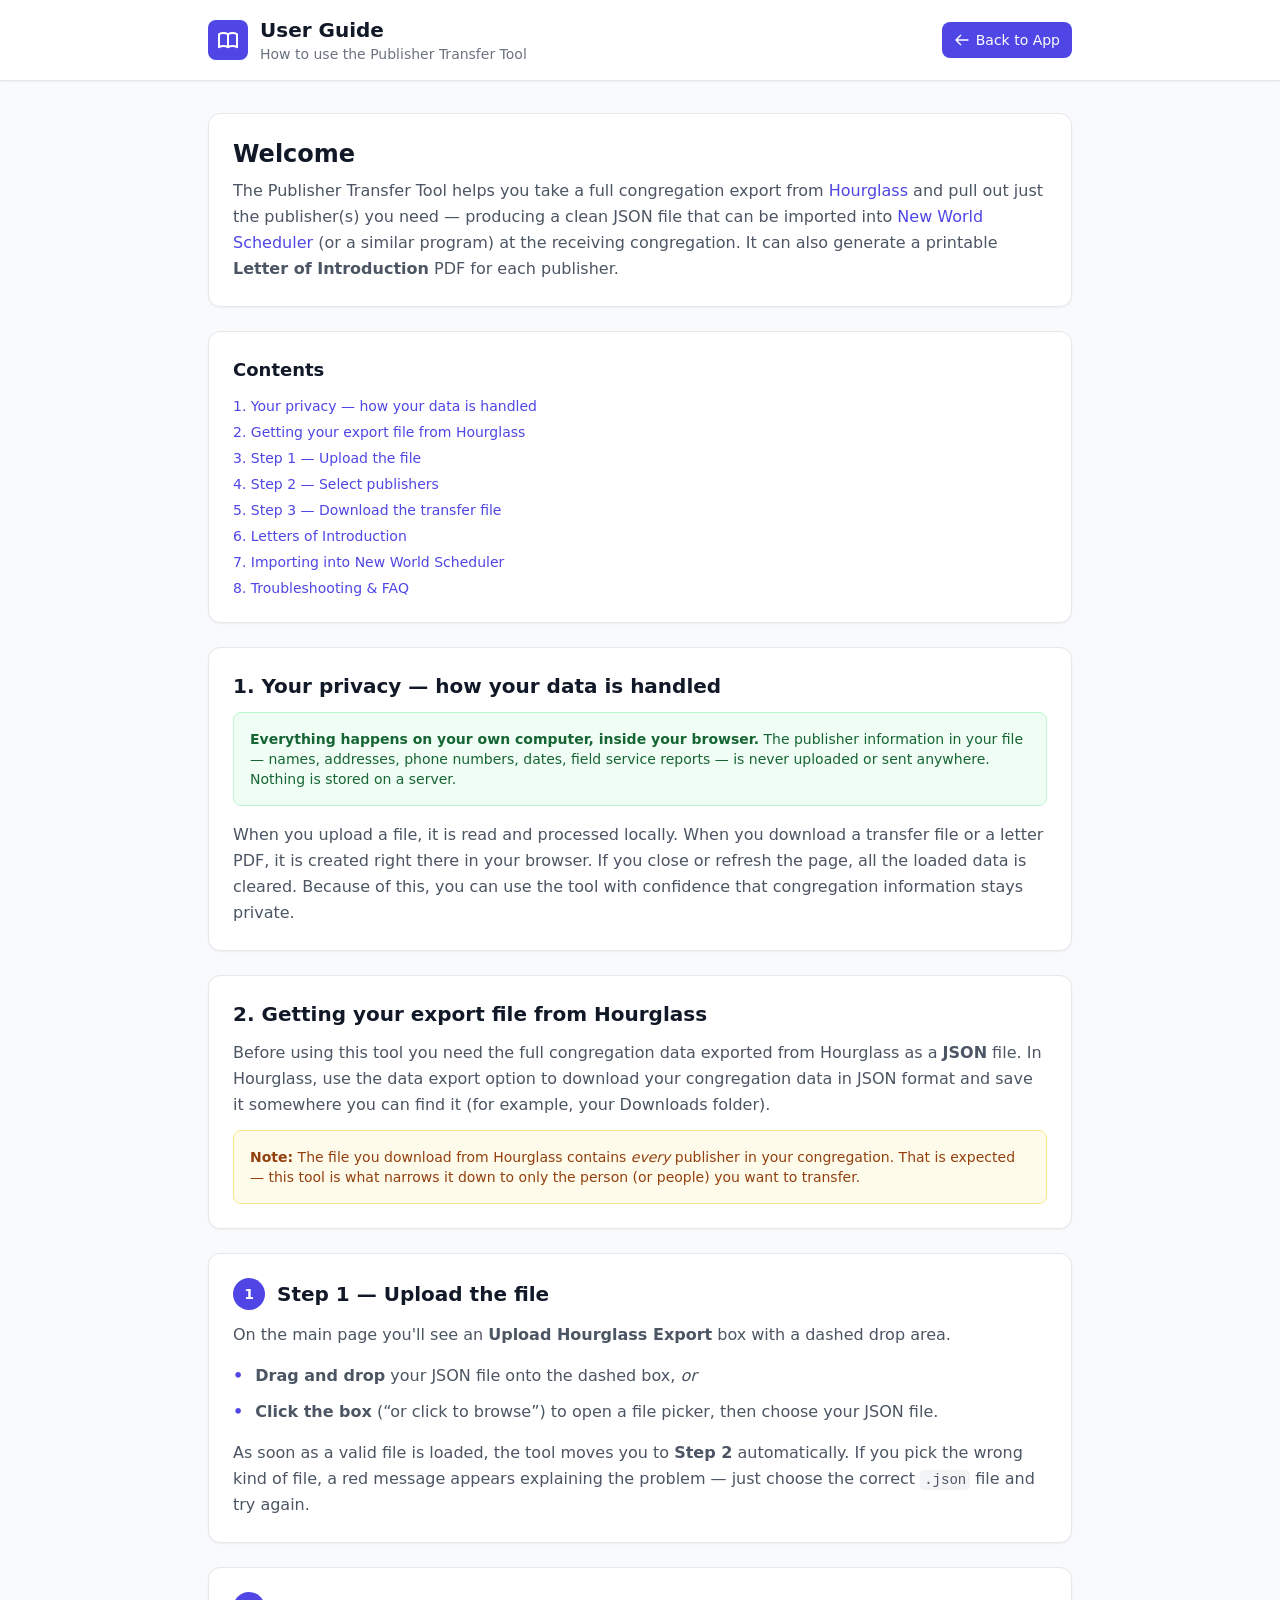
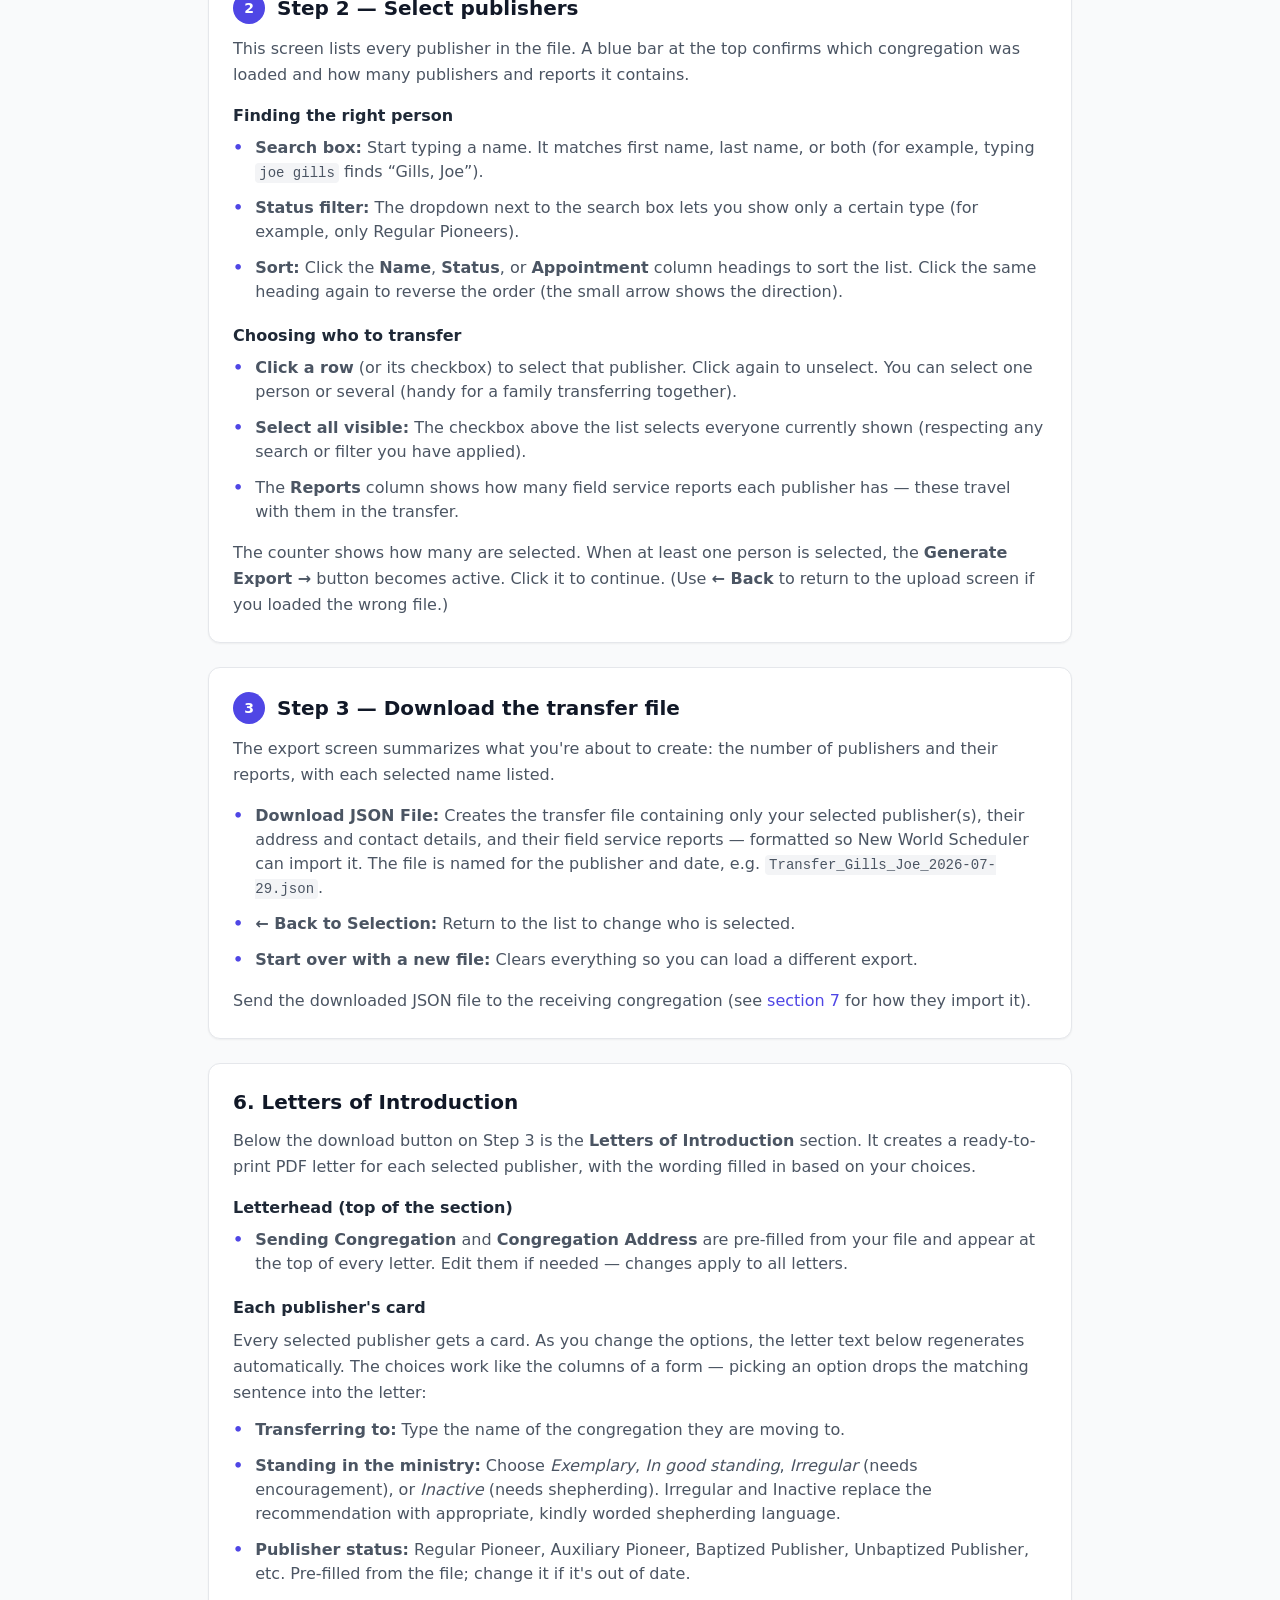
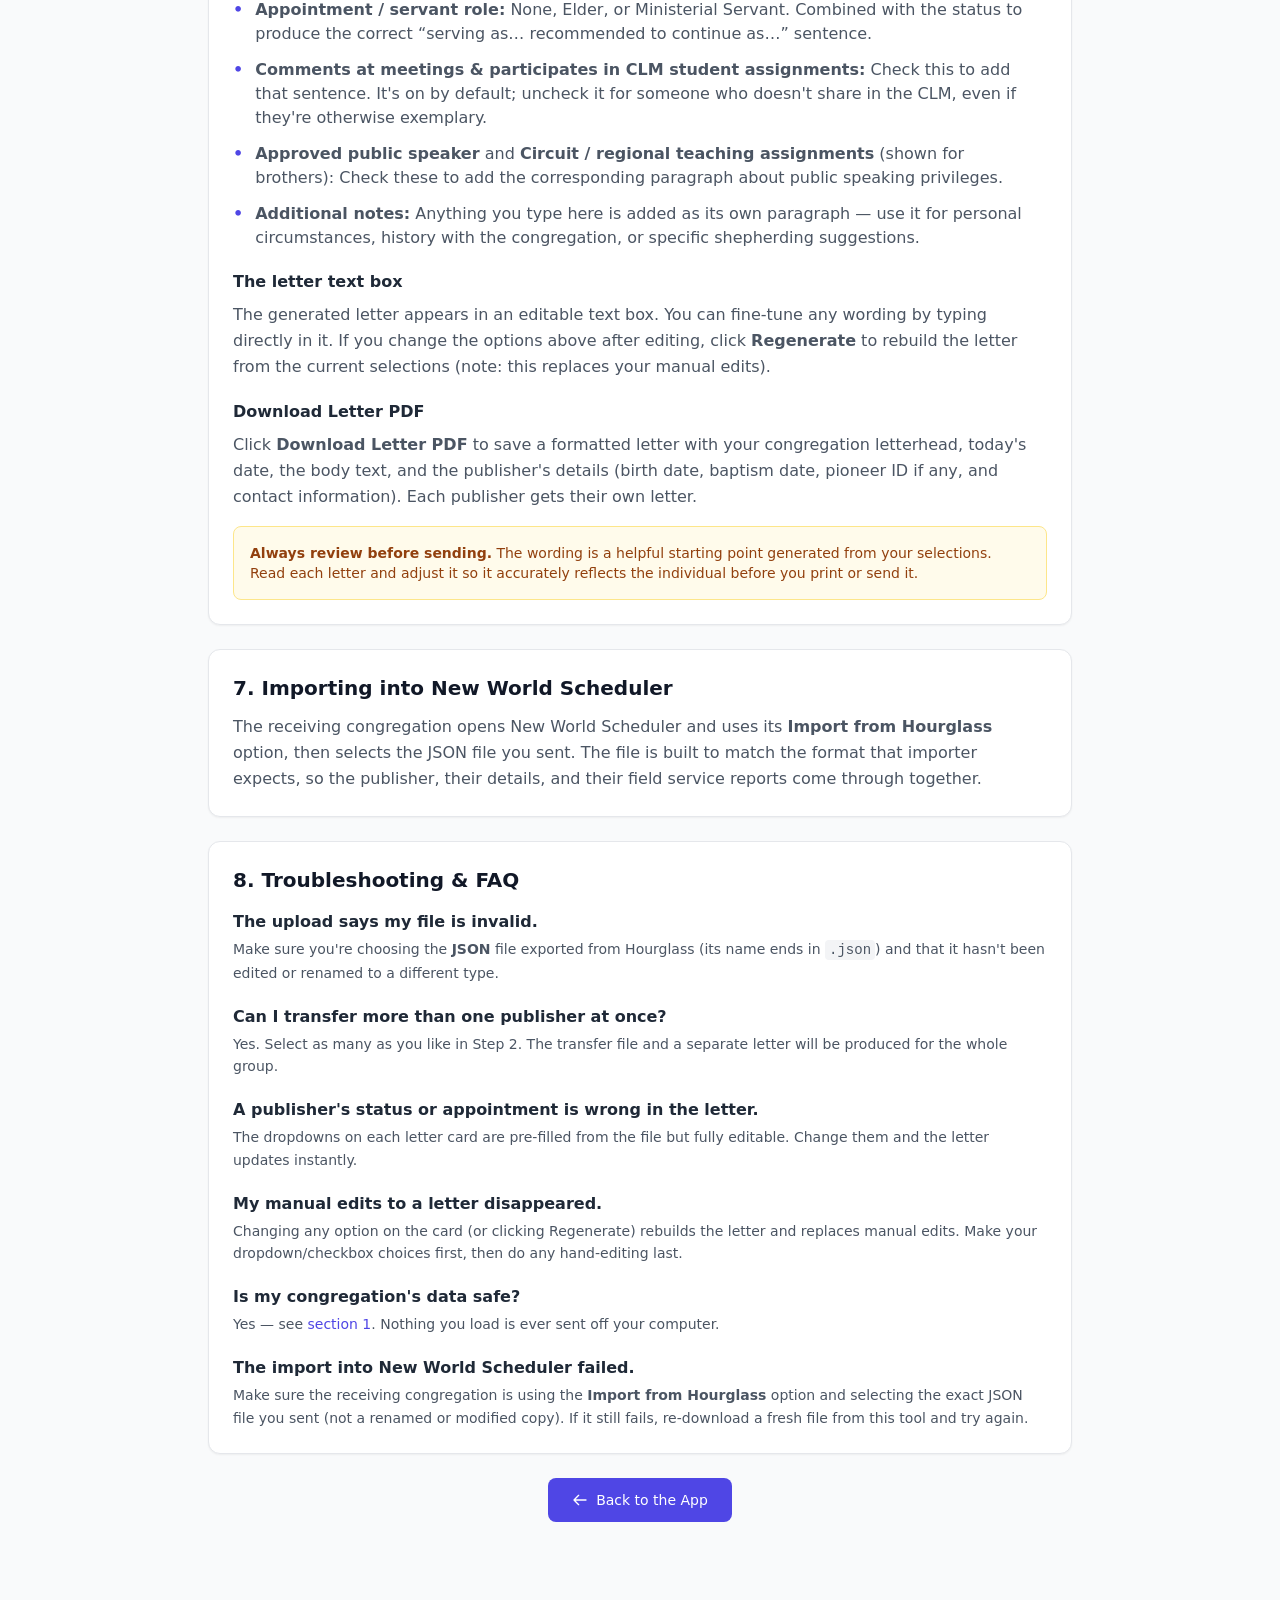
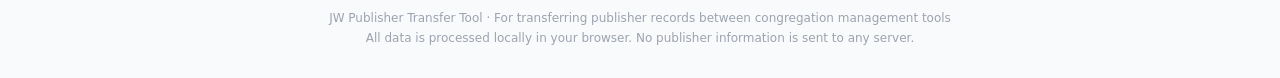
==== app/templates/help.html @ 1bfdf40e "Add help page with full user guide Add a /help route and page documenting each step and function of " ====
<!DOCTYPE html>
<html lang="en">
<head>
  <meta charset="UTF-8" />
  <meta name="viewport" content="width=device-width, initial-scale=1.0" />
  <title>User Guide &middot; JW Publisher Transfer Tool</title>
  <script src="/static/vendor/tailwind.js"></script>
  <link rel="stylesheet" href="/static/style.css" />
  <script>
    tailwind.config = {
      theme: {
        extend: {
          colors: {
            brand: { 50: '#eef2ff', 100: '#e0e7ff', 200: '#c7d2fe', 500: '#6366f1', 600: '#4f46e5', 700: '#4338ca' }
          }
        }
      }
    }
  </script>
</head>
<body class="bg-gray-50 min-h-screen">

  <!-- Header -->
  <header class="bg-white border-b border-gray-200 shadow-sm sticky top-0 z-10">
    <div class="max-w-4xl mx-auto px-4 py-4 flex items-center gap-3">
      <div class="w-10 h-10 bg-brand-600 rounded-lg flex items-center justify-center">
        <svg class="w-6 h-6 text-white" fill="none" stroke="currentColor" viewBox="0 0 24 24">
          <path stroke-linecap="round" stroke-linejoin="round" stroke-width="2"
            d="M12 6.253v13m0-13C10.832 5.477 9.246 5 7.5 5S4.168 5.477 3 6.253v13C4.168 18.477 5.754 18 7.5 18s3.332.477 4.5 1.253m0-13C13.168 5.477 14.754 5 16.5 5c1.746 0 3.332.477 4.5 1.253v13C19.832 18.477 18.246 18 16.5 18c-1.746 0-3.332.477-4.5 1.253" />
        </svg>
      </div>
      <div>
        <h1 class="text-xl font-bold text-gray-900">User Guide</h1>
        <p class="text-sm text-gray-500">How to use the Publisher Transfer Tool</p>
      </div>
      <a href="/"
        class="ml-auto flex items-center gap-1.5 px-3 py-2 text-sm font-medium text-white bg-brand-600 rounded-lg hover:bg-brand-700 transition">
        <svg class="w-4 h-4" fill="none" stroke="currentColor" viewBox="0 0 24 24">
          <path stroke-linecap="round" stroke-linejoin="round" stroke-width="2" d="M10 19l-7-7m0 0l7-7m-7 7h18" />
        </svg>
        Back to App
      </a>
    </div>
  </header>

  <main class="max-w-4xl mx-auto px-4 py-8">

    <!-- Intro -->
    <div class="bg-white rounded-xl shadow-sm border border-gray-200 p-6 mb-6">
      <h2 class="text-2xl font-bold text-gray-900 mb-2">Welcome</h2>
      <p class="text-gray-600 leading-relaxed">
        The Publisher Transfer Tool helps you take a full congregation export from
        <a href="https://www.hourglass-app.com/en/" class="text-brand-600 hover:underline" target="_blank" rel="noopener">Hourglass</a>
        and pull out just the publisher(s) you need &mdash; producing a clean JSON file that can be imported into
        <a href="https://nwscheduler.com/" class="text-brand-600 hover:underline" target="_blank" rel="noopener">New World Scheduler</a>
        (or a similar program) at the receiving congregation. It can also generate a printable
        <strong>Letter of Introduction</strong> PDF for each publisher.
      </p>
    </div>

    <!-- Table of Contents -->
    <div class="bg-white rounded-xl shadow-sm border border-gray-200 p-6 mb-6">
      <h2 class="text-lg font-semibold text-gray-900 mb-3">Contents</h2>
      <ol class="space-y-1.5 text-sm">
        <li><a href="#privacy" class="text-brand-600 hover:underline">1. Your privacy &mdash; how your data is handled</a></li>
        <li><a href="#export-hourglass" class="text-brand-600 hover:underline">2. Getting your export file from Hourglass</a></li>
        <li><a href="#step1" class="text-brand-600 hover:underline">3. Step 1 &mdash; Upload the file</a></li>
        <li><a href="#step2" class="text-brand-600 hover:underline">4. Step 2 &mdash; Select publishers</a></li>
        <li><a href="#step3" class="text-brand-600 hover:underline">5. Step 3 &mdash; Download the transfer file</a></li>
        <li><a href="#letters" class="text-brand-600 hover:underline">6. Letters of Introduction</a></li>
        <li><a href="#import" class="text-brand-600 hover:underline">7. Importing into New World Scheduler</a></li>
        <li><a href="#faq" class="text-brand-600 hover:underline">8. Troubleshooting &amp; FAQ</a></li>
      </ol>
    </div>

    <!-- 1. Privacy -->
    <section id="privacy" class="bg-white rounded-xl shadow-sm border border-gray-200 p-6 mb-6 scroll-mt-24">
      <h2 class="text-xl font-bold text-gray-900 mb-3">1. Your privacy &mdash; how your data is handled</h2>
      <div class="p-4 bg-green-50 border border-green-200 rounded-lg mb-4">
        <p class="text-sm text-green-800">
          <strong>Everything happens on your own computer, inside your browser.</strong>
          The publisher information in your file &mdash; names, addresses, phone numbers, dates,
          field service reports &mdash; is never uploaded or sent anywhere. Nothing is stored on a server.
        </p>
      </div>
      <p class="text-gray-600 leading-relaxed">
        When you upload a file, it is read and processed locally. When you download a transfer file or a
        letter PDF, it is created right there in your browser. If you close or refresh the page, all the
        loaded data is cleared. Because of this, you can use the tool with confidence that congregation
        information stays private.
      </p>
    </section>

    <!-- 2. Getting the export -->
    <section id="export-hourglass" class="bg-white rounded-xl shadow-sm border border-gray-200 p-6 mb-6 scroll-mt-24">
      <h2 class="text-xl font-bold text-gray-900 mb-3">2. Getting your export file from Hourglass</h2>
      <p class="text-gray-600 leading-relaxed mb-3">
        Before using this tool you need the full congregation data exported from Hourglass as a
        <strong>JSON</strong> file. In Hourglass, use the data export option to download your congregation
        data in JSON format and save it somewhere you can find it (for example, your Downloads folder).
      </p>
      <div class="p-4 bg-amber-50 border border-amber-200 rounded-lg">
        <p class="text-sm text-amber-800">
          <strong>Note:</strong> The file you download from Hourglass contains <em>every</em> publisher in
          your congregation. That is expected &mdash; this tool is what narrows it down to only the person
          (or people) you want to transfer.
        </p>
      </div>
    </section>

    <!-- 3. Step 1 -->
    <section id="step1" class="bg-white rounded-xl shadow-sm border border-gray-200 p-6 mb-6 scroll-mt-24">
      <div class="flex items-center gap-3 mb-3">
        <span class="w-8 h-8 rounded-full bg-brand-600 text-white flex items-center justify-center font-bold text-sm">1</span>
        <h2 class="text-xl font-bold text-gray-900">Step 1 &mdash; Upload the file</h2>
      </div>
      <p class="text-gray-600 leading-relaxed mb-4">
        On the main page you'll see an <strong>Upload Hourglass Export</strong> box with a dashed drop area.
      </p>
      <ul class="space-y-3 text-gray-600">
        <li class="flex gap-3">
          <span class="text-brand-600 font-bold">&bull;</span>
          <span><strong>Drag and drop</strong> your JSON file onto the dashed box, <em>or</em></span>
        </li>
        <li class="flex gap-3">
          <span class="text-brand-600 font-bold">&bull;</span>
          <span><strong>Click the box</strong> (&ldquo;or click to browse&rdquo;) to open a file picker, then choose your JSON file.</span>
        </li>
      </ul>
      <p class="text-gray-600 leading-relaxed mt-4">
        As soon as a valid file is loaded, the tool moves you to <strong>Step 2</strong> automatically.
        If you pick the wrong kind of file, a red message appears explaining the problem &mdash; just choose
        the correct <code class="px-1 py-0.5 bg-gray-100 rounded text-sm">.json</code> file and try again.
      </p>
    </section>

    <!-- 4. Step 2 -->
    <section id="step2" class="bg-white rounded-xl shadow-sm border border-gray-200 p-6 mb-6 scroll-mt-24">
      <div class="flex items-center gap-3 mb-3">
        <span class="w-8 h-8 rounded-full bg-brand-600 text-white flex items-center justify-center font-bold text-sm">2</span>
        <h2 class="text-xl font-bold text-gray-900">Step 2 &mdash; Select publishers</h2>
      </div>
      <p class="text-gray-600 leading-relaxed mb-4">
        This screen lists every publisher in the file. A blue bar at the top confirms which congregation was
        loaded and how many publishers and reports it contains.
      </p>

      <h3 class="font-semibold text-gray-800 mt-4 mb-2">Finding the right person</h3>
      <ul class="space-y-3 text-gray-600">
        <li class="flex gap-3">
          <span class="text-brand-600 font-bold">&bull;</span>
          <span><strong>Search box:</strong> Start typing a name. It matches first name, last name, or both
          (for example, typing <code class="px-1 py-0.5 bg-gray-100 rounded text-sm">joe gills</code> finds &ldquo;Gills, Joe&rdquo;).</span>
        </li>
        <li class="flex gap-3">
          <span class="text-brand-600 font-bold">&bull;</span>
          <span><strong>Status filter:</strong> The dropdown next to the search box lets you show only a
          certain type (for example, only Regular Pioneers).</span>
        </li>
        <li class="flex gap-3">
          <span class="text-brand-600 font-bold">&bull;</span>
          <span><strong>Sort:</strong> Click the <strong>Name</strong>, <strong>Status</strong>, or
          <strong>Appointment</strong> column headings to sort the list. Click the same heading again to
          reverse the order (the small arrow shows the direction).</span>
        </li>
      </ul>

      <h3 class="font-semibold text-gray-800 mt-5 mb-2">Choosing who to transfer</h3>
      <ul class="space-y-3 text-gray-600">
        <li class="flex gap-3">
          <span class="text-brand-600 font-bold">&bull;</span>
          <span><strong>Click a row</strong> (or its checkbox) to select that publisher. Click again to unselect.
          You can select one person or several (handy for a family transferring together).</span>
        </li>
        <li class="flex gap-3">
          <span class="text-brand-600 font-bold">&bull;</span>
          <span><strong>Select all visible:</strong> The checkbox above the list selects everyone currently
          shown (respecting any search or filter you have applied).</span>
        </li>
        <li class="flex gap-3">
          <span class="text-brand-600 font-bold">&bull;</span>
          <span>The <strong>Reports</strong> column shows how many field service reports each publisher has &mdash;
          these travel with them in the transfer.</span>
        </li>
      </ul>
      <p class="text-gray-600 leading-relaxed mt-4">
        The counter shows how many are selected. When at least one person is selected, the
        <strong>Generate Export &rarr;</strong> button becomes active. Click it to continue. (Use
        <strong>&larr; Back</strong> to return to the upload screen if you loaded the wrong file.)
      </p>
    </section>

    <!-- 5. Step 3 -->
    <section id="step3" class="bg-white rounded-xl shadow-sm border border-gray-200 p-6 mb-6 scroll-mt-24">
      <div class="flex items-center gap-3 mb-3">
        <span class="w-8 h-8 rounded-full bg-brand-600 text-white flex items-center justify-center font-bold text-sm">3</span>
        <h2 class="text-xl font-bold text-gray-900">Step 3 &mdash; Download the transfer file</h2>
      </div>
      <p class="text-gray-600 leading-relaxed mb-4">
        The export screen summarizes what you're about to create: the number of publishers and their reports,
        with each selected name listed.
      </p>
      <ul class="space-y-3 text-gray-600">
        <li class="flex gap-3">
          <span class="text-brand-600 font-bold">&bull;</span>
          <span><strong>Download JSON File:</strong> Creates the transfer file containing only your selected
          publisher(s), their address and contact details, and their field service reports &mdash; formatted so
          New World Scheduler can import it. The file is named for the publisher and date, e.g.
          <code class="px-1 py-0.5 bg-gray-100 rounded text-sm">Transfer_Gills_Joe_2026-07-29.json</code>.</span>
        </li>
        <li class="flex gap-3">
          <span class="text-brand-600 font-bold">&bull;</span>
          <span><strong>&larr; Back to Selection:</strong> Return to the list to change who is selected.</span>
        </li>
        <li class="flex gap-3">
          <span class="text-brand-600 font-bold">&bull;</span>
          <span><strong>Start over with a new file:</strong> Clears everything so you can load a different export.</span>
        </li>
      </ul>
      <p class="text-gray-600 leading-relaxed mt-4">
        Send the downloaded JSON file to the receiving congregation (see
        <a href="#import" class="text-brand-600 hover:underline">section 7</a> for how they import it).
      </p>
    </section>

    <!-- 6. Letters of Introduction -->
    <section id="letters" class="bg-white rounded-xl shadow-sm border border-gray-200 p-6 mb-6 scroll-mt-24">
      <h2 class="text-xl font-bold text-gray-900 mb-3">6. Letters of Introduction</h2>
      <p class="text-gray-600 leading-relaxed mb-4">
        Below the download button on Step 3 is the <strong>Letters of Introduction</strong> section. It creates
        a ready-to-print PDF letter for each selected publisher, with the wording filled in based on your choices.
      </p>

      <h3 class="font-semibold text-gray-800 mt-4 mb-2">Letterhead (top of the section)</h3>
      <ul class="space-y-3 text-gray-600">
        <li class="flex gap-3">
          <span class="text-brand-600 font-bold">&bull;</span>
          <span><strong>Sending Congregation</strong> and <strong>Congregation Address</strong> are pre-filled
          from your file and appear at the top of every letter. Edit them if needed &mdash; changes apply to all letters.</span>
        </li>
      </ul>

      <h3 class="font-semibold text-gray-800 mt-5 mb-2">Each publisher's card</h3>
      <p class="text-gray-600 leading-relaxed mb-3">
        Every selected publisher gets a card. As you change the options, the letter text below regenerates
        automatically. The choices work like the columns of a form &mdash; picking an option drops the matching
        sentence into the letter:
      </p>
      <ul class="space-y-3 text-gray-600">
        <li class="flex gap-3">
          <span class="text-brand-600 font-bold">&bull;</span>
          <span><strong>Transferring to:</strong> Type the name of the congregation they are moving to.</span>
        </li>
        <li class="flex gap-3">
          <span class="text-brand-600 font-bold">&bull;</span>
          <span><strong>Standing in the ministry:</strong> Choose <em>Exemplary</em>, <em>In good standing</em>,
          <em>Irregular</em> (needs encouragement), or <em>Inactive</em> (needs shepherding). Irregular and Inactive
          replace the recommendation with appropriate, kindly worded shepherding language.</span>
        </li>
        <li class="flex gap-3">
          <span class="text-brand-600 font-bold">&bull;</span>
          <span><strong>Publisher status:</strong> Regular Pioneer, Auxiliary Pioneer, Baptized Publisher,
          Unbaptized Publisher, etc. Pre-filled from the file; change it if it's out of date.</span>
        </li>
        <li class="flex gap-3">
          <span class="text-brand-600 font-bold">&bull;</span>
          <span><strong>Appointment / servant role:</strong> None, Elder, or Ministerial Servant. Combined with
          the status to produce the correct &ldquo;serving as&hellip; recommended to continue as&hellip;&rdquo; sentence.</span>
        </li>
        <li class="flex gap-3">
          <span class="text-brand-600 font-bold">&bull;</span>
          <span><strong>Comments at meetings &amp; participates in CLM student assignments:</strong> Check this to
          add that sentence. It's on by default; uncheck it for someone who doesn't share in the CLM, even if
          they're otherwise exemplary.</span>
        </li>
        <li class="flex gap-3">
          <span class="text-brand-600 font-bold">&bull;</span>
          <span><strong>Approved public speaker</strong> and <strong>Circuit / regional teaching assignments</strong>
          (shown for brothers): Check these to add the corresponding paragraph about public speaking privileges.</span>
        </li>
        <li class="flex gap-3">
          <span class="text-brand-600 font-bold">&bull;</span>
          <span><strong>Additional notes:</strong> Anything you type here is added as its own paragraph &mdash; use it
          for personal circumstances, history with the congregation, or specific shepherding suggestions.</span>
        </li>
      </ul>

      <h3 class="font-semibold text-gray-800 mt-5 mb-2">The letter text box</h3>
      <p class="text-gray-600 leading-relaxed">
        The generated letter appears in an editable text box. You can fine-tune any wording by typing directly in it.
        If you change the options above after editing, click <strong>Regenerate</strong> to rebuild the letter from the
        current selections (note: this replaces your manual edits).
      </p>

      <h3 class="font-semibold text-gray-800 mt-5 mb-2">Download Letter PDF</h3>
      <p class="text-gray-600 leading-relaxed">
        Click <strong>Download Letter PDF</strong> to save a formatted letter with your congregation letterhead,
        today's date, the body text, and the publisher's details (birth date, baptism date, pioneer ID if any, and
        contact information). Each publisher gets their own letter.
      </p>
      <div class="p-4 bg-amber-50 border border-amber-200 rounded-lg mt-4">
        <p class="text-sm text-amber-800">
          <strong>Always review before sending.</strong> The wording is a helpful starting point generated from your
          selections. Read each letter and adjust it so it accurately reflects the individual before you print or send it.
        </p>
      </div>
    </section>

    <!-- 7. Importing -->
    <section id="import" class="bg-white rounded-xl shadow-sm border border-gray-200 p-6 mb-6 scroll-mt-24">
      <h2 class="text-xl font-bold text-gray-900 mb-3">7. Importing into New World Scheduler</h2>
      <p class="text-gray-600 leading-relaxed">
        The receiving congregation opens New World Scheduler and uses its <strong>Import from Hourglass</strong>
        option, then selects the JSON file you sent. The file is built to match the format that importer expects, so
        the publisher, their details, and their field service reports come through together.
      </p>
    </section>

    <!-- 8. FAQ -->
    <section id="faq" class="bg-white rounded-xl shadow-sm border border-gray-200 p-6 mb-6 scroll-mt-24">
      <h2 class="text-xl font-bold text-gray-900 mb-4">8. Troubleshooting &amp; FAQ</h2>
      <div class="space-y-5">
        <div>
          <h3 class="font-semibold text-gray-800 mb-1">The upload says my file is invalid.</h3>
          <p class="text-gray-600 text-sm leading-relaxed">Make sure you're choosing the <strong>JSON</strong> file
          exported from Hourglass (its name ends in <code class="px-1 py-0.5 bg-gray-100 rounded">.json</code>) and
          that it hasn't been edited or renamed to a different type.</p>
        </div>
        <div>
          <h3 class="font-semibold text-gray-800 mb-1">Can I transfer more than one publisher at once?</h3>
          <p class="text-gray-600 text-sm leading-relaxed">Yes. Select as many as you like in Step 2. The transfer
          file and a separate letter will be produced for the whole group.</p>
        </div>
        <div>
          <h3 class="font-semibold text-gray-800 mb-1">A publisher's status or appointment is wrong in the letter.</h3>
          <p class="text-gray-600 text-sm leading-relaxed">The dropdowns on each letter card are pre-filled from the
          file but fully editable. Change them and the letter updates instantly.</p>
        </div>
        <div>
          <h3 class="font-semibold text-gray-800 mb-1">My manual edits to a letter disappeared.</h3>
          <p class="text-gray-600 text-sm leading-relaxed">Changing any option on the card (or clicking Regenerate)
          rebuilds the letter and replaces manual edits. Make your dropdown/checkbox choices first, then do any hand-editing last.</p>
        </div>
        <div>
          <h3 class="font-semibold text-gray-800 mb-1">Is my congregation's data safe?</h3>
          <p class="text-gray-600 text-sm leading-relaxed">Yes &mdash; see <a href="#privacy" class="text-brand-600 hover:underline">section 1</a>.
          Nothing you load is ever sent off your computer.</p>
        </div>
        <div>
          <h3 class="font-semibold text-gray-800 mb-1">The import into New World Scheduler failed.</h3>
          <p class="text-gray-600 text-sm leading-relaxed">Make sure the receiving congregation is using the
          <strong>Import from Hourglass</strong> option and selecting the exact JSON file you sent (not a renamed or
          modified copy). If it still fails, re-download a fresh file from this tool and try again.</p>
        </div>
      </div>
    </section>

    <div class="text-center mb-6">
      <a href="/"
        class="inline-flex items-center gap-2 px-6 py-3 text-sm font-medium text-white bg-brand-600 rounded-lg hover:bg-brand-700 transition">
        <svg class="w-4 h-4" fill="none" stroke="currentColor" viewBox="0 0 24 24">
          <path stroke-linecap="round" stroke-linejoin="round" stroke-width="2" d="M10 19l-7-7m0 0l7-7m-7 7h18" />
        </svg>
        Back to the App
      </a>
    </div>
  </main>

  <footer class="max-w-4xl mx-auto px-4 py-8 text-center text-xs text-gray-400">
    <p>JW Publisher Transfer Tool &middot; For transferring publisher records between congregation management tools</p>
    <p class="mt-1">All data is processed locally in your browser. No publisher information is sent to any server.</p>
  </footer>
</body>
</html>
---- static/style.css ----
/* Custom overrides beyond Tailwind */

.drop-zone {
    transition: border-color 0.2s, background-color 0.2s;
}

.drop-zone.dragover {
    border-color: #6366f1;
    background-color: #eef2ff;
}

.publisher-row {
    transition: background-color 0.15s;
}

.publisher-row:hover {
    background-color: #f8fafc;
}

.publisher-row.selected {
    background-color: #eef2ff;
}

.step-indicator {
    transition: all 0.3s;
}

.step-indicator.active {
    color: #4f46e5;
    border-color: #4f46e5;
    background-color: #eef2ff;
}

.step-indicator.completed {
    color: #ffffff;
    border-color: #4f46e5;
    background-color: #4f46e5;
}

.fade-in {
    animation: fadeIn 0.3s ease-in;
}

@keyframes fadeIn {
    from { opacity: 0; transform: translateY(8px); }
    to { opacity: 1; transform: translateY(0); }
}
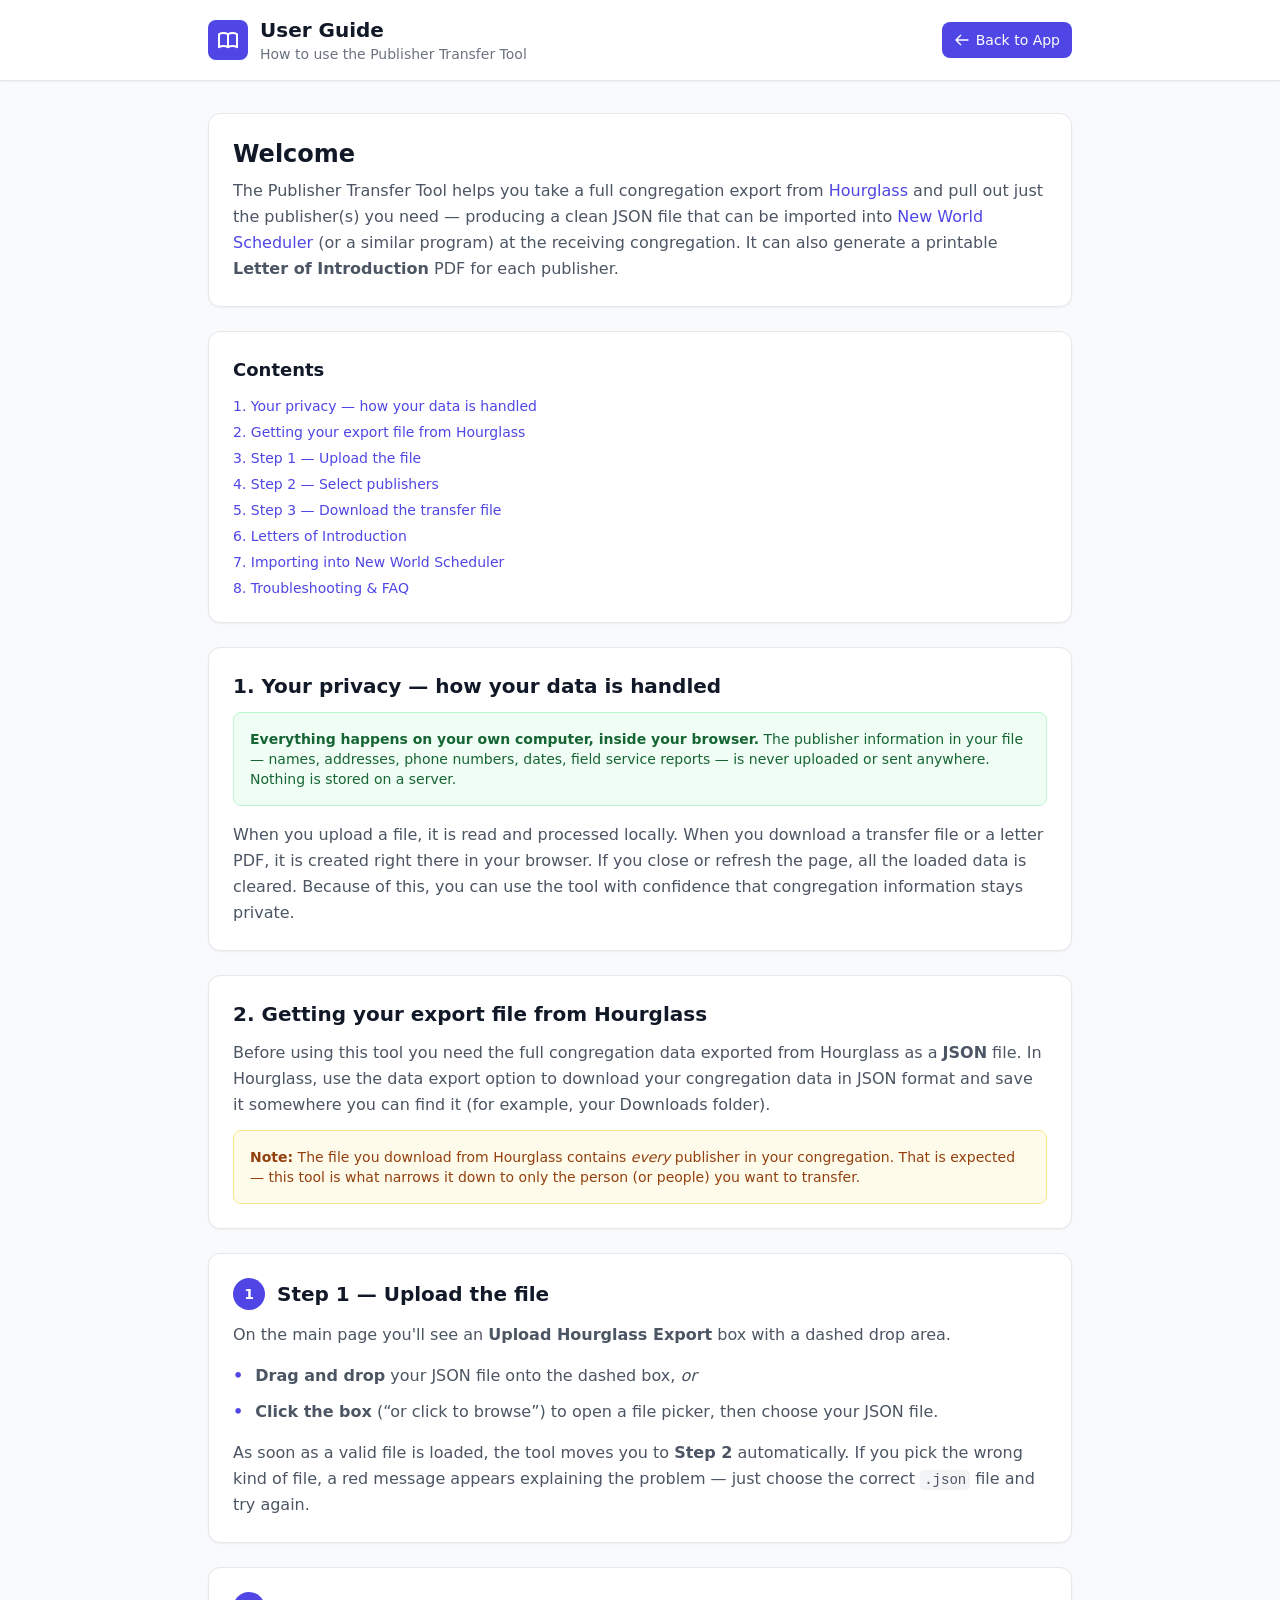
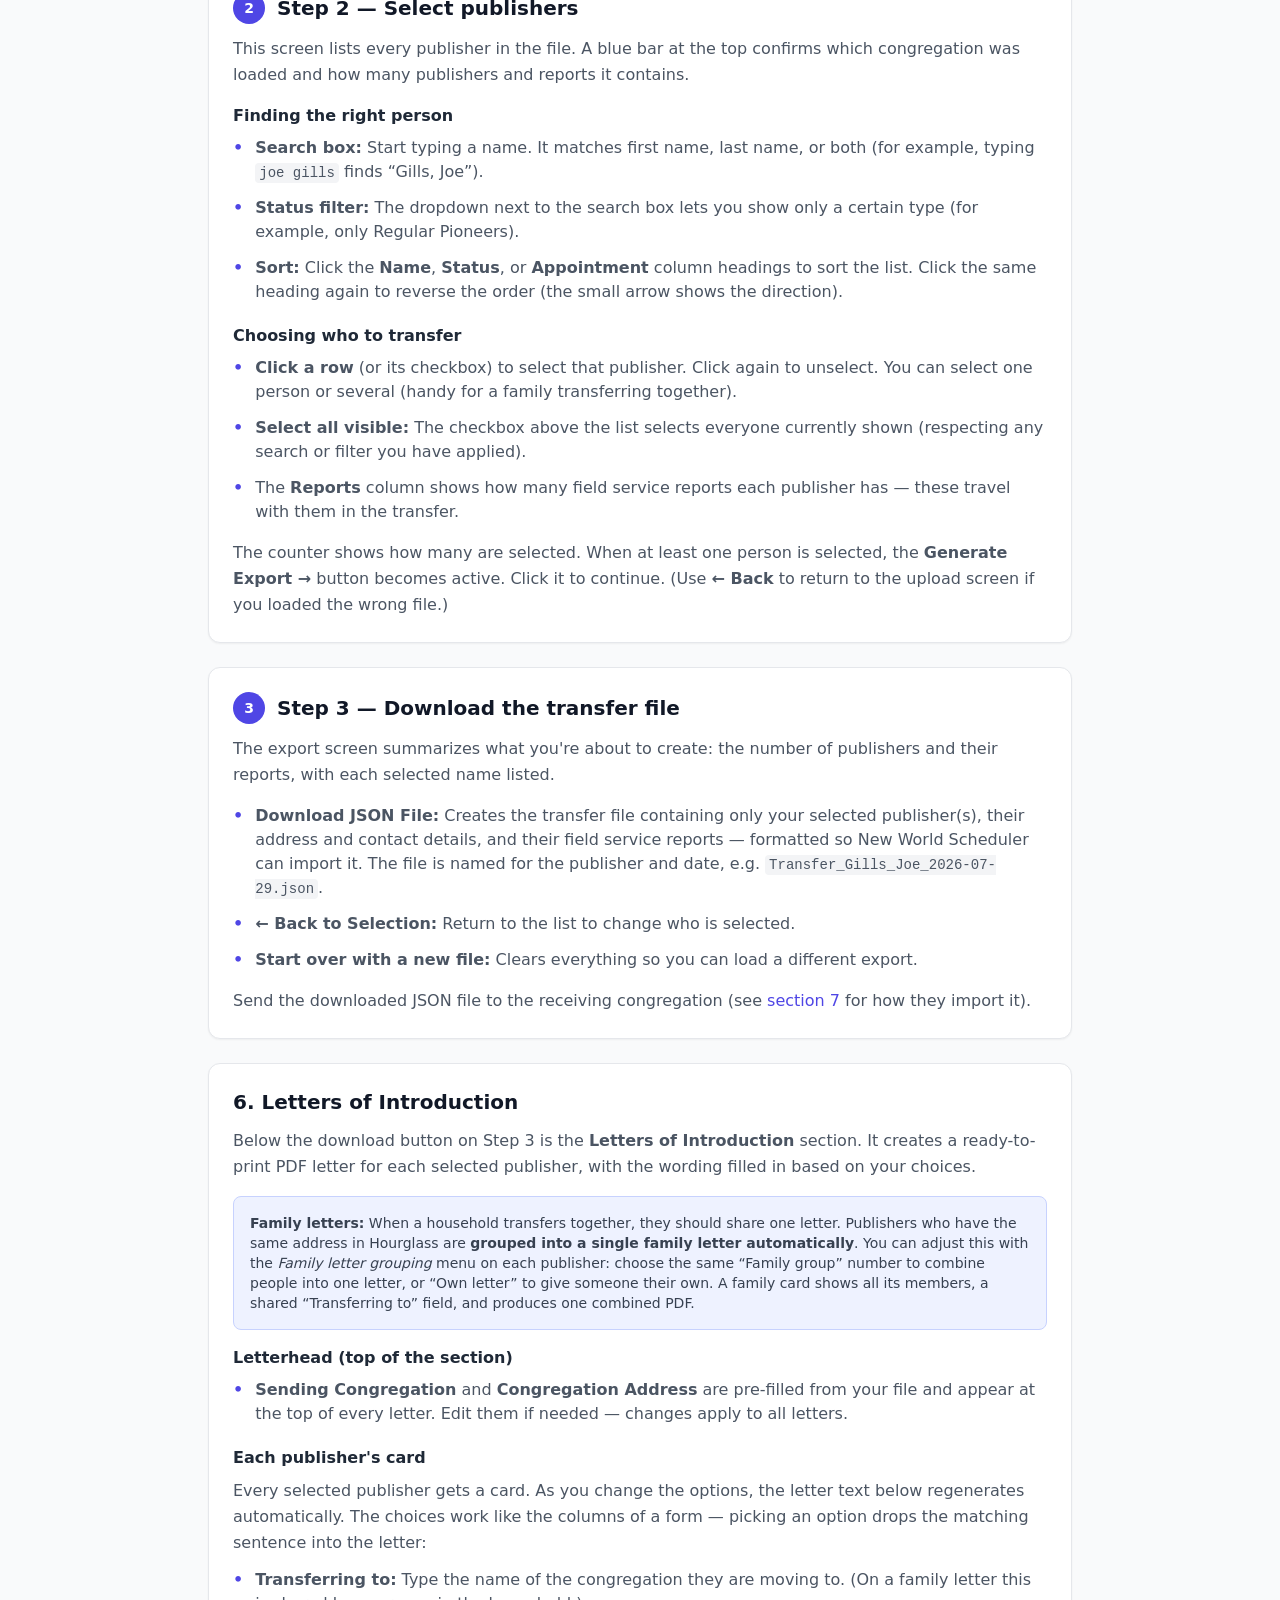
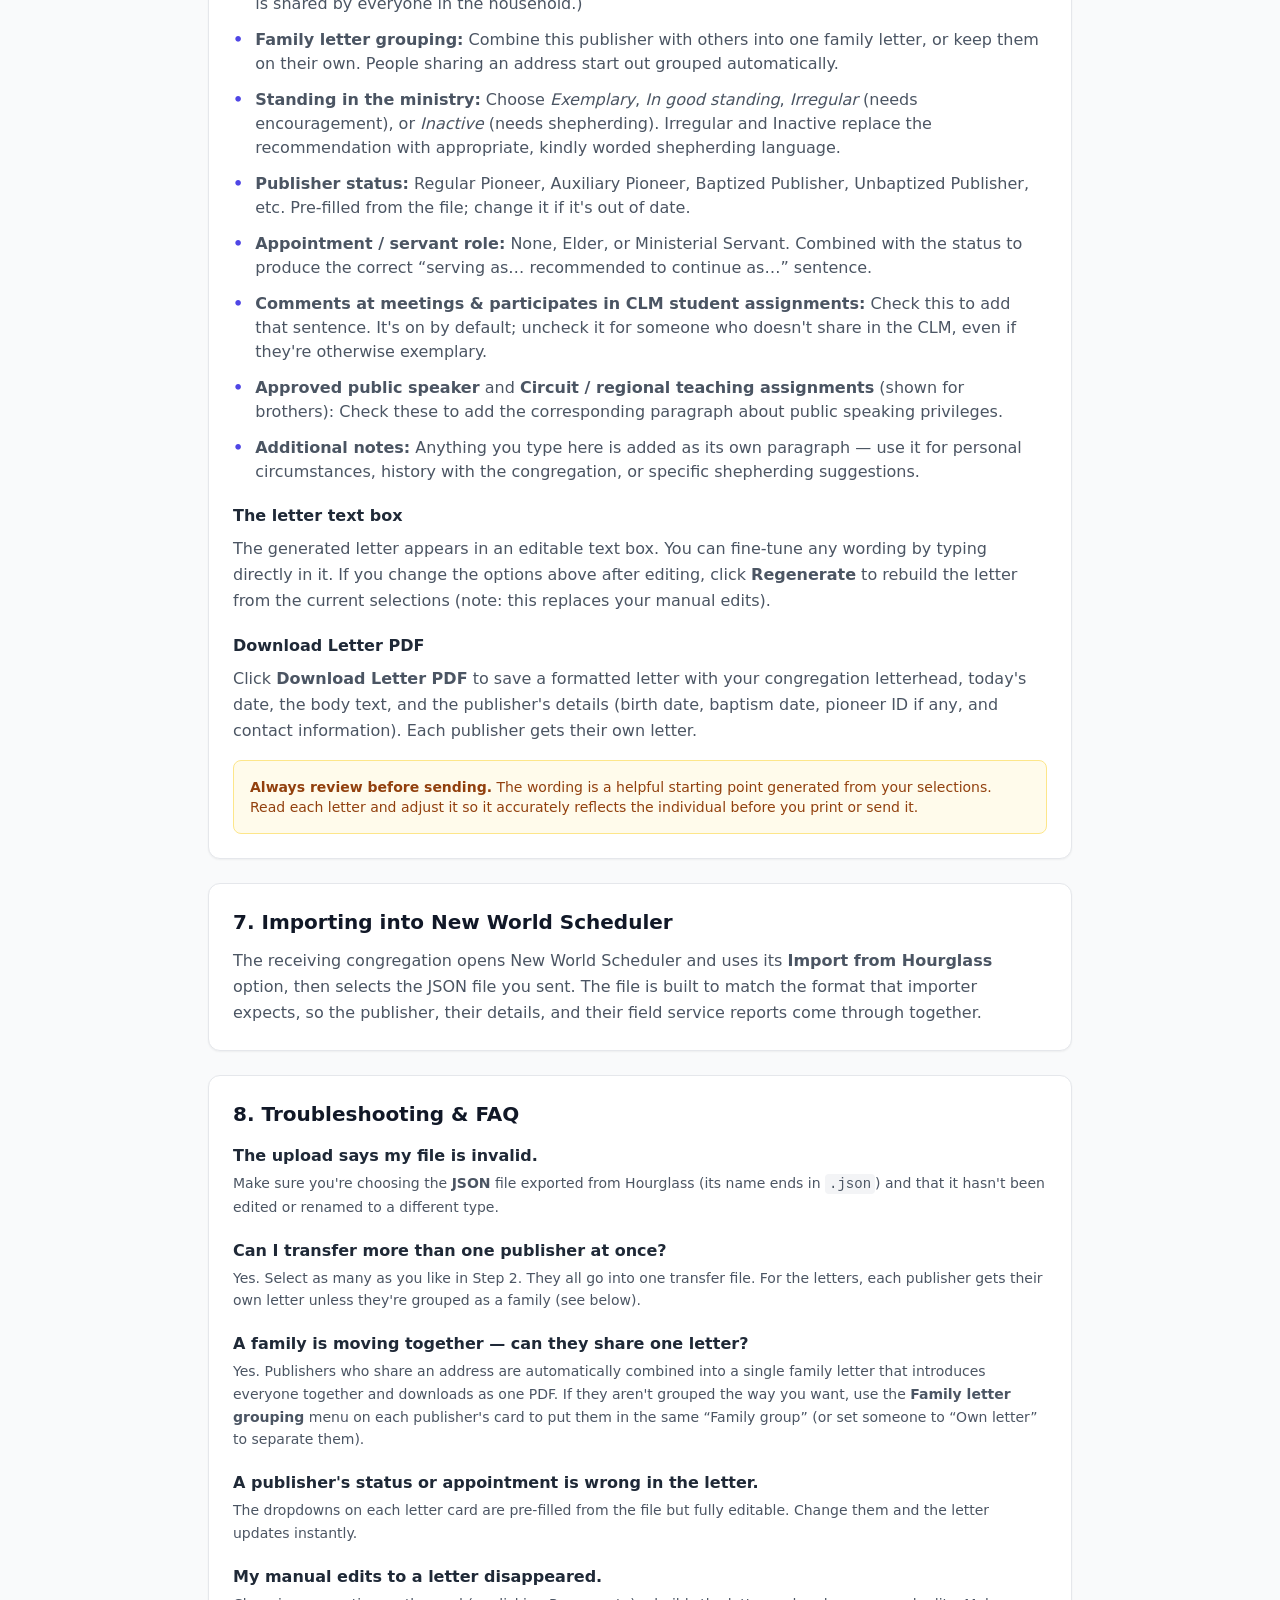
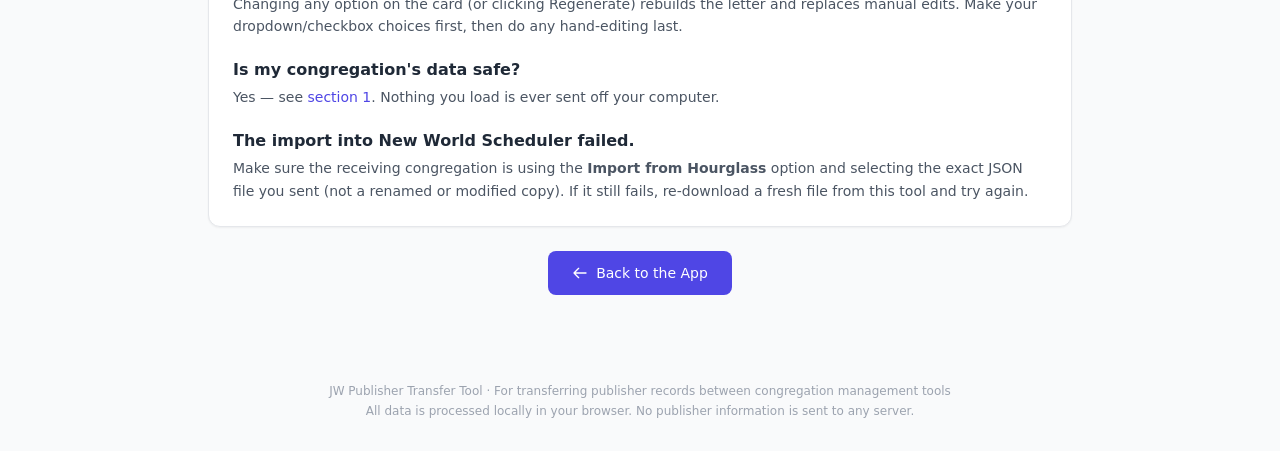
==== commit a97363b4: "Add family (combined) letters of introduction Publishers who share an address are grouped into a sin" ====
--- a/app/templates/help.html
+++ b/app/templates/help.html
@@ -231,6 +231,17 @@
         a ready-to-print PDF letter for each selected publisher, with the wording filled in based on your choices.
       </p>
 
+      <div class="p-4 bg-brand-50 border border-brand-200 rounded-lg mb-4">
+        <p class="text-sm text-gray-700">
+          <strong>Family letters:</strong> When a household transfers together, they should share one letter.
+          Publishers who have the same address in Hourglass are <strong>grouped into a single family letter
+          automatically</strong>. You can adjust this with the <em>Family letter grouping</em> menu on each
+          publisher: choose the same &ldquo;Family group&rdquo; number to combine people into one letter, or
+          &ldquo;Own letter&rdquo; to give someone their own. A family card shows all its members, a shared
+          &ldquo;Transferring to&rdquo; field, and produces one combined PDF.
+        </p>
+      </div>
+
       <h3 class="font-semibold text-gray-800 mt-4 mb-2">Letterhead (top of the section)</h3>
       <ul class="space-y-3 text-gray-600">
         <li class="flex gap-3">
@@ -249,7 +260,13 @@
       <ul class="space-y-3 text-gray-600">
         <li class="flex gap-3">
           <span class="text-brand-600 font-bold">&bull;</span>
-          <span><strong>Transferring to:</strong> Type the name of the congregation they are moving to.</span>
+          <span><strong>Transferring to:</strong> Type the name of the congregation they are moving to.
+          (On a family letter this is shared by everyone in the household.)</span>
+        </li>
+        <li class="flex gap-3">
+          <span class="text-brand-600 font-bold">&bull;</span>
+          <span><strong>Family letter grouping:</strong> Combine this publisher with others into one family
+          letter, or keep them on their own. People sharing an address start out grouped automatically.</span>
         </li>
         <li class="flex gap-3">
           <span class="text-brand-600 font-bold">&bull;</span>
@@ -328,8 +345,17 @@
         </div>
         <div>
           <h3 class="font-semibold text-gray-800 mb-1">Can I transfer more than one publisher at once?</h3>
-          <p class="text-gray-600 text-sm leading-relaxed">Yes. Select as many as you like in Step 2. The transfer
-          file and a separate letter will be produced for the whole group.</p>
+          <p class="text-gray-600 text-sm leading-relaxed">Yes. Select as many as you like in Step 2. They all go
+          into one transfer file. For the letters, each publisher gets their own letter unless they're grouped as a
+          family (see below).</p>
+        </div>
+        <div>
+          <h3 class="font-semibold text-gray-800 mb-1">A family is moving together &mdash; can they share one letter?</h3>
+          <p class="text-gray-600 text-sm leading-relaxed">Yes. Publishers who share an address are automatically
+          combined into a single family letter that introduces everyone together and downloads as one PDF. If they
+          aren't grouped the way you want, use the <strong>Family letter grouping</strong> menu on each publisher's
+          card to put them in the same &ldquo;Family group&rdquo; (or set someone to &ldquo;Own letter&rdquo; to
+          separate them).</p>
         </div>
         <div>
           <h3 class="font-semibold text-gray-800 mb-1">A publisher's status or appointment is wrong in the letter.</h3>
